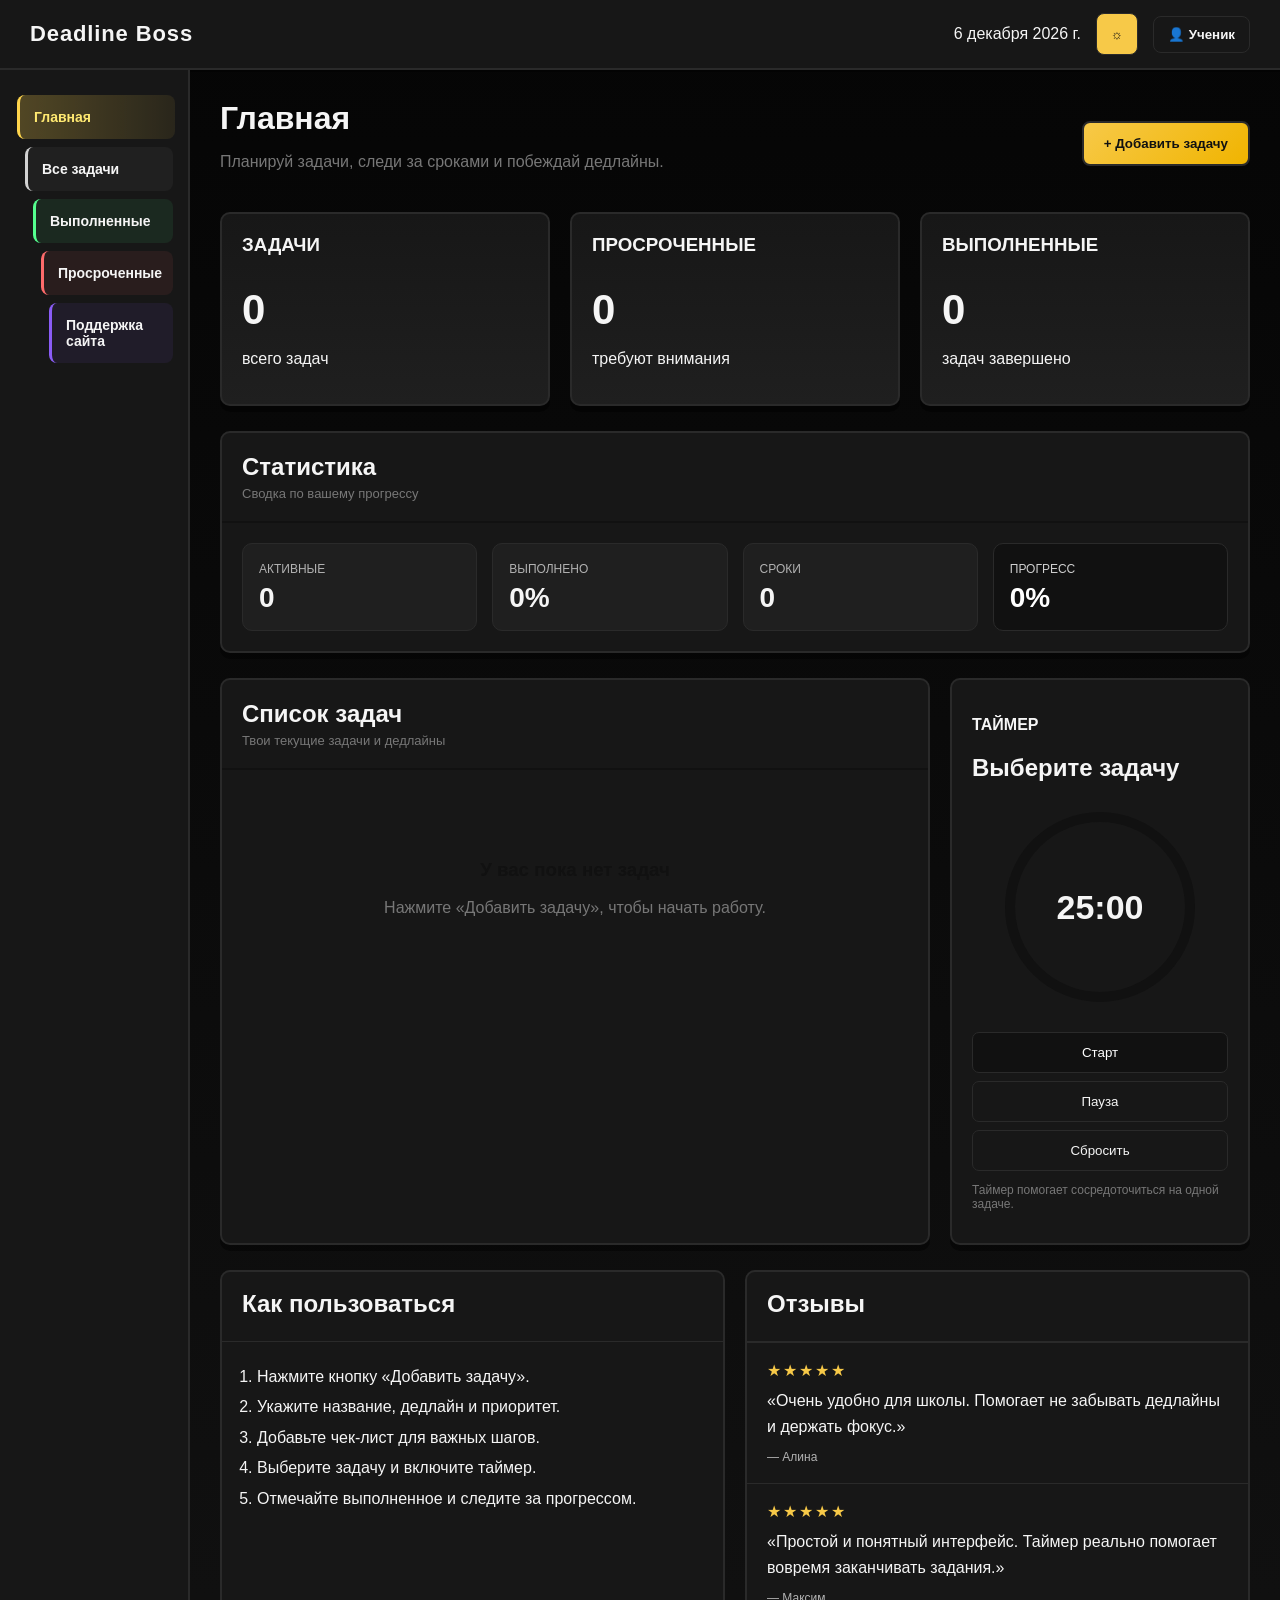
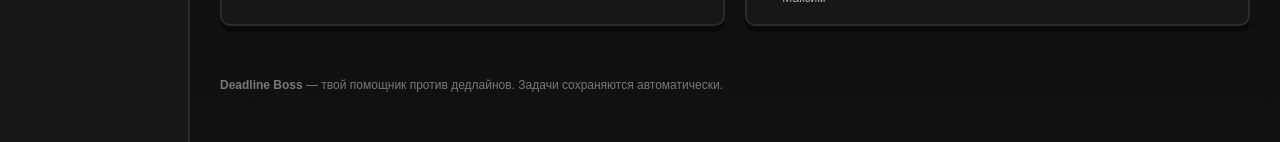
==== index.html @ 13288f78 "init" ====
<!DOCTYPE html>
<html lang="ru">
<head>
    <meta charset="UTF-8">
    <meta name="viewport" content="width=device-width, initial-scale=1.0">
    <title>Deadline Boss</title>
    <link rel="stylesheet" href="style.css">
</head>
<body>

<header>
    <div class="logo">
        Deadline Boss
    </div>
    <div class="header-right">
        <span id="date"></span>
        <button class="theme-toggle" id="themeToggle" onclick="toggleTheme()" aria-label="Переключить тему">
            ☼
        </button>
        <button class="header-btn" onclick="showProfile()">
            👤 Профиль
        </button>
    </div>
</header>

<div class="container">
    <!-- МЕНЮ -->
    <aside class="sidebar">
        <button class="active" onclick="showSection('all', this)">
            Главная
        </button>
        <button onclick="showSection('active', this)">
            Все задачи
        </button>
        <button onclick="showSection('completed', this)">
            Выполненные
        </button>
        <button onclick="showSection('overdue', this)">
            Просроченные
        </button>
        <button onclick="openSupportModal()">
            Поддержка сайта
        </button>
    </aside>

    <!-- КОНТЕНТ -->
    <main class="content">
        <div class="title-row">
            <div>
                <h1 id="pageTitle">Главная</h1>
                <p>
                    Планируй задачи, следи за сроками и побеждай дедлайны.
                </p>
            </div>
            <button class="add-btn" onclick="openModal()">
                + Добавить задачу
            </button>
        </div>

        <!-- СТАТИСТИКА -->
        <section class="cards">
            <div class="card" onclick="showSection('all')">
                <h3>ЗАДАЧИ</h3>
                <div class="card-number" id="total">0</div>
                <p>всего задач</p>
            </div>

            <div class="card" onclick="showSection('overdue')">
                <h3>ПРОСРОЧЕННЫЕ</h3>
                <div class="card-number" id="overdue">0</div>
                <p>требуют внимания</p>
            </div>

            <div class="card" onclick="showSection('completed')">
                <h3>ВЫПОЛНЕННЫЕ</h3>
                <div class="card-number" id="completed">0</div>
                <p>задач завершено</p>
            </div>
        </section>

        <section class="stats-panel">
            <div class="panel-title">
                <h2>Статистика</h2>
                <p>Сводка по вашему прогрессу</p>
            </div>
            <div class="stats-grid">
                <div class="stat-box">
                    <span>Активные</span>
                    <strong id="activeStat">0</strong>
                </div>
                <div class="stat-box">
                    <span>Выполнено</span>
                    <strong id="doneStat">0%</strong>
                </div>
                <div class="stat-box">
                    <span>Сроки</span>
                    <strong id="deadlineStat">0</strong>
                </div>
                <div class="stat-box accent">
                    <span>Прогресс</span>
                    <strong id="progressStat">0%</strong>
                </div>
            </div>
        </section>

        <!-- ЗАДАЧИ + ТАЙМЕР -->
        <section class="workspace">
            <div class="tasks">
                <div class="panel-title">
                    <h2>Список задач</h2>
                    <p>Твои текущие задачи и дедлайны</p>
                </div>
                <div id="taskList"></div>
            </div>

            <!-- ТАЙМЕР -->
            <div class="timer">
                <p><b>ТАЙМЕР</b></p>
                <h2 id="timerTask">
                    Выберите задачу
                </h2>
                <div class="timer-circle">
                    <span class="timer-time" id="timer">
                        25:00
                    </span>
                </div>

                <div class="timer-buttons">
                    <button class="start" onclick="startTimer()">
                        Старт
                    </button>
                    <button class="pause" onclick="pauseTimer()">
                        Пауза
                    </button>
                    <button class="reset" onclick="resetTimer()">
                        Сбросить
                    </button>
                </div>

                <p style="color:#777;font-size:12px;">
                    Таймер помогает сосредоточиться на одной задаче.
                </p>
            </div>
        </section>

        <section class="info-grid">
            <div class="info-card guide-card">
                <div class="panel-title compact">
                    <h2>Как пользоваться</h2>
                </div>
                <ol>
                    <li>Нажмите кнопку «Добавить задачу».</li>
                    <li>Укажите название, дедлайн и приоритет.</li>
                    <li>Добавьте чек-лист для важных шагов.</li>
                    <li>Выберите задачу и включите таймер.</li>
                    <li>Отмечайте выполненное и следите за прогрессом.</li>
                </ol>
            </div>

            <div class="info-card reviews-card">
                <div class="panel-title compact">
                    <h2>Отзывы</h2>
                </div>
                <div class="review-item">
                    <div class="review-stars">★★★★★</div>
                    <p>«Очень удобно для школы. Помогает не забывать дедлайны и держать фокус.»</p>
                    <span>— Алина</span>
                </div>
                <div class="review-item">
                    <div class="review-stars">★★★★★</div>
                    <p>«Простой и понятный интерфейс. Таймер реально помогает вовремя заканчивать задания.»</p>
                    <span>— Максим</span>
                </div>
            </div>
        </section>

        <footer>
            <b>Deadline Boss</b> — твой помощник против дедлайнов.
            Задачи сохраняются автоматически.
        </footer>
    </main>
</div>

<!-- МОДАЛЬНОЕ ОКНО -->
<div class="modal hidden" id="modal">
    <div class="modal-box">
        <button class="close" onclick="closeModal()">
            ×
        </button>

        <h2>Добавить задачу</h2>
        <p style="color:#777;">
            Заполни информацию о новой задаче.
        </p>

        <label>Название задачи *</label>
        <input id="taskTitle" placeholder="Например: сделать презентацию">

        <label>Описание</label>
        <textarea id="taskDescription" placeholder="Что нужно сделать?"></textarea>

        <label>Приоритет</label>
        <select id="taskPriority">
            <option value="high">Высокий</option>
            <option value="medium" selected>Средний</option>
            <option value="low">Низкий</option>
        </select>

        <label>Дедлайн *</label>
        <input type="datetime-local" id="taskDeadline">

        <div class="subtasks-block">
            <div class="subtasks-header">
                <label>Чек-лист</label>
                <button type="button" class="add-subtask-btn" onclick="addSubtaskInput()">
                    +
                </button>
            </div>
            <div id="subtaskList"></div>
        </div>

        <div class="error" id="error"></div>

        <div class="modal-buttons">
            <button class="cancel" onclick="closeModal()">
                Отмена
            </button>
            <button class="save" onclick="addTask()">
                Добавить
            </button>
        </div>
    </div>
</div>

<div class="modal hidden" id="profileModal">
    <div class="modal-box profile-box">
        <button class="close" onclick="closeProfileModal()">
            ×
        </button>

        <h2>Профиль</h2>
        <p style="color:#777;">
            Настройте данные пользователя.
        </p>

        <label>Имя</label>
        <input id="profileName" placeholder="Введите имя">

        <label>Email</label>
        <input id="profileEmail" type="email" placeholder="name@example.com">

        <label>Школа / класс</label>
        <input id="profileSchool" placeholder="Например: 10А">

        <div class="modal-buttons">
            <button class="cancel" onclick="closeProfileModal()">
                Отмена
            </button>
            <button class="save" onclick="saveProfile()">
                Сохранить
            </button>
        </div>
    </div>
</div>

<div class="modal hidden" id="supportModal">
    <div class="modal-box support-box">
        <button class="close" onclick="closeSupportModal()">
            ×
        </button>

        <h2>Поддержка сайта</h2>
        <p style="color:#777;">
            Напишите, что случилось, и мы поможем быстро.
        </p>

        <label>Ваше имя</label>
        <input id="supportName" placeholder="Введите имя">

        <label>Email для ответа</label>
        <input id="supportEmail" type="email" placeholder="name@example.com">

        <label>Тема</label>
        <select id="supportTopic">
            <option value="bug">Ошибка в работе</option>
            <option value="design">Дизайн / интерфейс</option>
            <option value="question">Вопрос по функционалу</option>
            <option value="other">Другое</option>
        </select>

        <label>Сообщение</label>
        <textarea id="supportMessage" placeholder="Опишите проблему или вопрос..."></textarea>

        <div class="error" id="supportError"></div>

        <div class="modal-buttons">
            <button class="cancel" onclick="closeSupportModal()">
                Отмена
            </button>
            <button class="save" onclick="sendSupportMessage()">
                Отправить
            </button>
        </div>
    </div>
</div>

<script src="script.js"></script>
</body>
</html>
---- style.css ----
* {
    box-sizing: border-box;
}

:root {
    --bg: #0d0d0d;
    --panel: #171717;
    --panel-alt: #1f1f1f;
    --primary: #111111;
    --primary-soft: #262626;
    --secondary: #f7c948;
    --secondary-strong: #f0b400;
    --text: #f5f5f5;
    --muted: #b2b2b2;
    --line: #2a2a2a;
    --danger: #ff6b6b;
    --shadow: rgba(0, 0, 0, 0.45);
}

body {
    margin: 0;
    font-family: Arial, sans-serif;
    background: linear-gradient(180deg, #050505 0%, #111111 100%);
    color: var(--text);
}

body.theme-light {
    --bg: #f4f4f4;
    --panel: #ffffff;
    --panel-alt: #f2f2f2;
    --primary: #111111;
    --primary-soft: #222222;
    --secondary: #d9d9d9;
    --secondary-strong: #b8b8b8;
    --text: #111111;
    --muted: #555555;
    --line: #111111;
    --danger: #1a1a1a;
    --shadow: rgba(17, 17, 17, 0.08);
    background: linear-gradient(180deg, #f7f7f7 0%, #ececec 100%);
}

/* HEADER */
header {
    height: 70px;
    background: var(--panel);
    border-bottom: 2px solid var(--line);
    display: flex;
    align-items: center;
    justify-content: space-between;
    padding: 0 30px;
    box-shadow: 0 2px 0 var(--shadow);
}

.logo {
    font-size: 22px;
    font-weight: bold;
    letter-spacing: 0.04em;
}

.header-right {
    display: flex;
    align-items: center;
    gap: 15px;
}

.header-btn,
.theme-toggle {
    border: 1px solid var(--line);
    background: var(--panel);
    color: var(--text);
    padding: 10px 14px;
    border-radius: 8px;
    cursor: pointer;
    font-weight: 700;
}

.theme-toggle {
    width: 42px;
    height: 42px;
    padding: 0;
    display: inline-flex;
    align-items: center;
    justify-content: center;
    background: var(--secondary);
    color: var(--primary);
    border-color: var(--line);
}

/* LAYOUT */
.container {
    display: grid;
    grid-template-columns: 190px 1fr;
    min-height: calc(100vh - 70px);
}

/* SIDEBAR */
.sidebar {
    background: var(--panel);
    border-right: 2px solid var(--line);
    padding: 25px 15px;
}

.sidebar button {
    width: 100%;
    border: none;
    background: transparent;
    color: var(--text);
    padding: 14px;
    margin-bottom: 8px;
    text-align: left;
    border-radius: 8px;
    cursor: pointer;
    font-size: 14px;
    font-weight: 600;
    border-left: 3px solid transparent;
    transition: all 0.2s ease;
    position: relative;
}

.sidebar button:nth-child(1) {
    background: rgba(247, 201, 73, 0.12);
    border-left-color: #f7c948;
    margin-left: 0;
}

.sidebar button:nth-child(2) {
    background: rgba(255, 255, 255, 0.04);
    border-left-color: #d2d2d2;
    margin-left: 10px;
    width: calc(100% - 10px);
}

.sidebar button:nth-child(3) {
    background: rgba(84, 255, 142, 0.08);
    border-left-color: #54ff8e;
    margin-left: 18px;
    width: calc(100% - 18px);
}

.sidebar button:nth-child(4) {
    background: rgba(255, 107, 107, 0.08);
    border-left-color: #ff6b6b;
    margin-left: 26px;
    width: calc(100% - 26px);
}

.sidebar button:nth-child(5) {
    background: rgba(138, 92, 246, 0.08);
    border-left-color: #8a5cf6;
    margin-left: 34px;
    width: calc(100% - 34px);
}

.sidebar button:hover,
.sidebar button.active {
    transform: translateX(2px);
    filter: brightness(1.06);
}

.sidebar button:nth-child(1):hover,
.sidebar button:nth-child(1).active {
    background: linear-gradient(90deg, rgba(247, 201, 73, 0.25), rgba(247, 201, 73, 0.08));
    color: #ffdc6b;
}

.sidebar button:nth-child(2):hover,
.sidebar button:nth-child(2).active {
    background: linear-gradient(90deg, rgba(255, 255, 255, 0.12), rgba(255, 255, 255, 0.04));
    color: #ffffff;
}

.sidebar button:nth-child(3):hover,
.sidebar button:nth-child(3).active {
    background: linear-gradient(90deg, rgba(84, 255, 142, 0.2), rgba(84, 255, 142, 0.05));
    color: #7dffaf;
}

.sidebar button:nth-child(4):hover,
.sidebar button:nth-child(4).active {
    background: linear-gradient(90deg, rgba(255, 107, 107, 0.2), rgba(255, 107, 107, 0.06));
    color: #ff9a9a;
}

.sidebar button:nth-child(5):hover,
.sidebar button:nth-child(5).active {
    background: linear-gradient(90deg, rgba(138, 92, 246, 0.2), rgba(138, 92, 246, 0.06));
    color: #b79cff;
}

/* CONTENT */
.content {
    padding: 30px;
}

.title-row {
    display: flex;
    justify-content: space-between;
    align-items: center;
    margin-bottom: 25px;
}

.title-row h1 {
    margin: 0;
    font-size: 32px;
}

.title-row p {
    color: #777;
}

.add-btn {
    background: linear-gradient(135deg, var(--secondary) 0%, var(--secondary-strong) 100%);
    color: var(--primary);
    border: 2px solid var(--line);
    padding: 13px 20px;
    border-radius: 8px;
    cursor: pointer;
    font-weight: bold;
    box-shadow: 0 4px 0 rgba(0,0,0,0.15);
}

.add-btn:hover {
    filter: brightness(0.98);
}

/* CARDS */
.cards {
    display: grid;
    grid-template-columns: repeat(3, 1fr);
    gap: 20px;
    margin-bottom: 25px;
}

.card {
    background: linear-gradient(180deg, var(--panel) 0%, var(--panel-alt) 100%);
    border: 2px solid var(--line);
    padding: 20px;
    min-height: 150px;
    border-radius: 10px;
    cursor: pointer;
    box-shadow: 0 6px 0 var(--shadow);
}

.card:hover {
    transform: translateY(-2px);
}

.card h3 {
    margin: 0 0 30px;
}

.card-number {
    font-size: 42px;
    font-weight: bold;
}

.stats-panel {
    background: var(--panel);
    border: 2px solid var(--line);
    margin-bottom: 25px;
    border-radius: 10px;
    box-shadow: 0 6px 0 var(--shadow);
}

.stats-grid {
    display: grid;
    grid-template-columns: repeat(4, 1fr);
    gap: 15px;
    padding: 20px;
}

.stat-box {
    background: var(--panel-alt);
    border: 1px solid var(--line);
    border-radius: 10px;
    padding: 18px 16px;
    display: flex;
    flex-direction: column;
    gap: 8px;
}

.stat-box span {
    color: var(--muted);
    font-size: 12px;
    text-transform: uppercase;
}

.stat-box strong {
    font-size: 28px;
    line-height: 1;
}

.stat-box.accent {
    background: var(--primary);
    color: #fff;
    border-color: var(--line);
}

.stat-box.accent span {
    color: rgba(255,255,255,0.8);
}

/* WORKSPACE */
.workspace {
    display: grid;
    grid-template-columns: 1fr 300px;
    gap: 20px;
}

.tasks,
.timer {
    background: var(--panel);
    border: 2px solid var(--line);
    border-radius: 10px;
    box-shadow: 0 6px 0 var(--shadow);
}

/* PANEL */
.panel-title {
    padding: 20px;
    border-bottom: 2px solid #111;
}

.panel-title.compact {
    padding: 18px 20px;
    border-bottom: 1px solid var(--line);
}

.panel-title h2 {
    margin: 0 0 5px;
}

.panel-title p {
    margin: 0;
    color: #777;
    font-size: 13px;
}

.info-grid {
    display: grid;
    grid-template-columns: 1fr 1fr;
    gap: 20px;
    margin-top: 25px;
}

.info-card {
    background: var(--panel);
    border: 2px solid var(--line);
    border-radius: 10px;
    box-shadow: 0 6px 0 var(--shadow);
    overflow: hidden;
}

.guide-card ol {
    margin: 0;
    padding: 20px 20px 20px 35px;
    color: var(--text);
    line-height: 1.9;
}

.reviews-card {
    display: flex;
    flex-direction: column;
}

.review-item {
    padding: 18px 20px;
    border-top: 1px solid var(--line);
}

.review-item:first-of-type {
    border-top: none;
}

.review-stars {
    color: var(--secondary);
    letter-spacing: 2px;
    font-size: 16px;
    margin-bottom: 8px;
}

.review-item p {
    margin: 0 0 8px;
    color: var(--text);
    line-height: 1.6;
}

.review-item span {
    color: var(--muted);
    font-size: 12px;
}

/* TASK */
.task {
    display: grid;
    grid-template-columns: 35px 1fr 110px 100px 30px;
    gap: 10px;
    align-items: start;
    padding: 16px;
    border-bottom: 1px solid #ddd;
}

.task:hover {
    background: #fafafa;
}

.task.overdue {
    background: #fff4d6;
    border-left: 5px solid var(--danger);
}

.task.completed {
    opacity: 0.9;
    background: linear-gradient(90deg, rgba(84, 255, 142, 0.12), rgba(255, 255, 255, 0.02));
    border-left: 5px solid #54ff8e;
    border-radius: 10px;
    margin: 8px 8px 0 8px;
    box-shadow: inset 0 0 0 1px rgba(84, 255, 142, 0.18);
}

.task.completed .task-name {
    text-decoration: line-through;
    color: #bfecc6;
}

.task.completed .task-description {
    color: #9bbda5;
}

.task.completed .deadline,
.task.completed .priority {
    opacity: 0.75;
}

.task-info {
    min-width: 0;
}

.task-name {
    font-weight: bold;
}

.task-description {
    color: #777;
    font-size: 12px;
    margin-top: 4px;
}

.task-progress-block {
    margin-top: 10px;
}

.task-progress-bar {
    width: 100%;
    height: 8px;
    background: #f1f1f1;
    border-radius: 999px;
    overflow: hidden;
    border: 1px solid #ddd;
}

.task-progress-bar span {
    display: block;
    height: 100%;
    border-radius: inherit;
    background: linear-gradient(90deg, var(--secondary) 0%, var(--secondary-strong) 100%);
}

.task-progress-block small {
    display: block;
    margin-top: 6px;
    color: #666;
    font-size: 11px;
}

.subtask-list {
    display: flex;
    flex-direction: column;
    gap: 6px;
    margin-top: 10px;
}

.subtask-item {
    display: flex;
    align-items: center;
    gap: 8px;
    font-size: 12px;
    color: #333;
}

.subtask-item input {
    accent-color: #111;
}

.subtask-item.done span {
    text-decoration: line-through;
    color: #777;
}

.deadline {
    font-size: 12px;
}

.priority {
    border: 1px solid #999;
    border-radius: 20px;
    padding: 6px;
    text-align: center;
    font-size: 11px;
}

.priority.high {
    font-weight: bold;
}

.priority.medium {
    background: #eee;
}

.priority.low {
    color: #777;
}

.delete {
    border: none;
    background: transparent;
    font-size: 20px;
    cursor: pointer;
}

/* EMPTY */
.empty {
    text-align: center;
    padding: 70px 20px;
    color: #777;
}

.empty h3 {
    color: #111;
}

/* TIMER */
.timer {
    padding: 20px;
    height: fit-content;
}

.timer h2 {
    margin-top: 20px;
}

.timer-circle {
    width: 190px;
    height: 190px;
    border: 10px solid #111;
    border-radius: 50%;
    display: flex;
    align-items: center;
    justify-content: center;
    margin: 30px auto;
}

.timer-time {
    font-size: 34px;
    font-weight: bold;
}

.timer-buttons {
    display: grid;
    gap: 8px;
}

.timer-buttons button {
    padding: 12px;
    border-radius: 7px;
    cursor: pointer;
    transition: all 0.2s ease;
}

.timer-buttons button:disabled {
    opacity: 0.45;
    cursor: not-allowed;
}

.start {
    background: var(--primary);
    color: white;
    border: 1px solid var(--line);
}

.pause,
.reset {
    background: var(--panel);
    border: 1px solid var(--line);
    color: var(--text);
}

.start.is-active,
.pause.is-active {
    box-shadow: inset 0 0 0 2px var(--secondary);
    transform: translateY(-1px);
}

/* MODAL */
.modal {
    position: fixed;
    inset: 0;
    background: rgba(0,0,0,0.5);
    display: flex;
    justify-content: center;
    align-items: center;
    padding: 20px;
}

.modal.hidden {
    display: none;
}

.modal-box {
    background: var(--panel);
    width: 500px;
    max-width: 100%;
    padding: 30px;
    border: 2px solid var(--line);
    position: relative;
    border-radius: 12px;
    box-shadow: 0 10px 25px rgba(0,0,0,0.35);
}

.profile-box {
    width: 420px;
}

.support-box {
    width: 460px;
}

.close {
    position: absolute;
    right: 15px;
    top: 10px;
    border: none;
    background: transparent;
    font-size: 28px;
    cursor: pointer;
}

.modal-box label {
    display: block;
    margin-top: 15px;
    margin-bottom: 5px;
    font-weight: bold;
    font-size: 13px;
}

.modal-box input,
.modal-box textarea,
.modal-box select {
    width: 100%;
    padding: 11px;
    border: 1px solid #999;
    border-radius: 6px;
}

.modal-box textarea {
    min-height: 80px;
    resize: vertical;
}

.subtasks-block {
    margin-top: 15px;
}

.subtasks-header {
    display: flex;
    align-items: center;
    justify-content: space-between;
    gap: 10px;
    margin-bottom: 8px;
}

.subtasks-header label {
    margin: 0;
}

.add-subtask-btn {
    width: 32px;
    height: 32px;
    border: 1px solid #111;
    background: #111;
    color: white;
    border-radius: 50%;
    font-size: 22px;
    line-height: 1;
    cursor: pointer;
}

.subtask-row + .subtask-row {
    margin-top: 8px;
}

.subtask-input {
    margin: 0;
}

.error {
    color: #c62828;
    font-size: 13px;
    min-height: 18px;
}

.modal-buttons {
    display: flex;
    justify-content: flex-end;
    gap: 10px;
    margin-top: 20px;
}

.modal-buttons button {
    padding: 11px 18px;
    border-radius: 7px;
    cursor: pointer;
}

.cancel {
    background: white;
    border: 1px solid #999;
}

.save {
    background: linear-gradient(135deg, var(--secondary) 0%, var(--secondary-strong) 100%);
    color: var(--primary);
    border: 1px solid var(--line);
    font-weight: bold;
}

/* FOOTER */
footer {
    border-top: 2px solid #111;
    margin-top: 30px;
    padding: 20px 0;
    color: #777;
    font-size: 12px;
}

/* MOBILE */
@media(max-width: 900px) {
    .container {
        grid-template-columns: 1fr;
    }

    .sidebar {
        border-right: none;
        border-bottom: 2px solid #111;
        display: flex;
        gap: 5px;
        overflow-x: auto;
    }

    .sidebar button {
        min-width: 130px;
    }

    .cards {
        grid-template-columns: 1fr;
    }

    .workspace {
        grid-template-columns: 1fr;
    }
}

@media(max-width: 600px) {
    .content {
        padding: 15px;
    }

    .title-row {
        flex-direction: column;
        align-items: flex-start;
        gap: 15px;
    }

    .task {
        grid-template-columns: 30px 1fr 30px;
    }

    .deadline,
    .priority {
        display: none;
    }
}
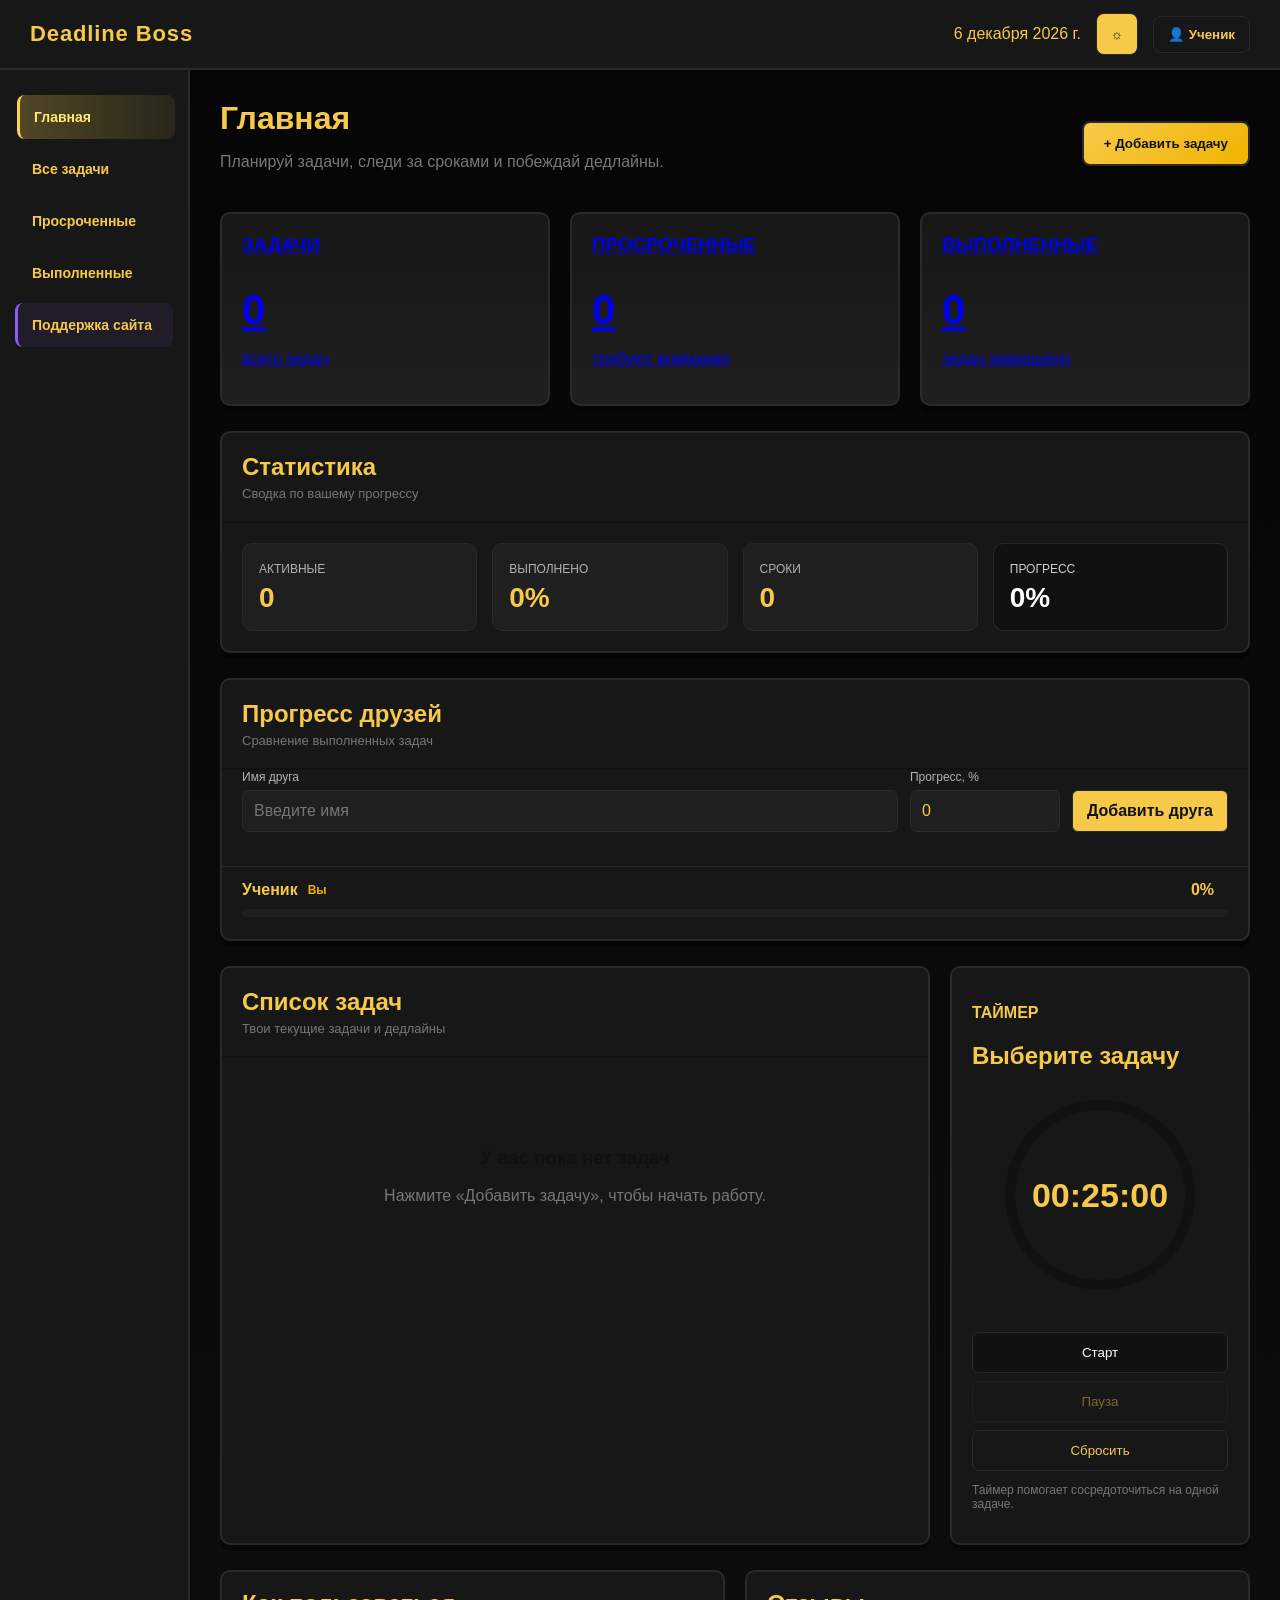
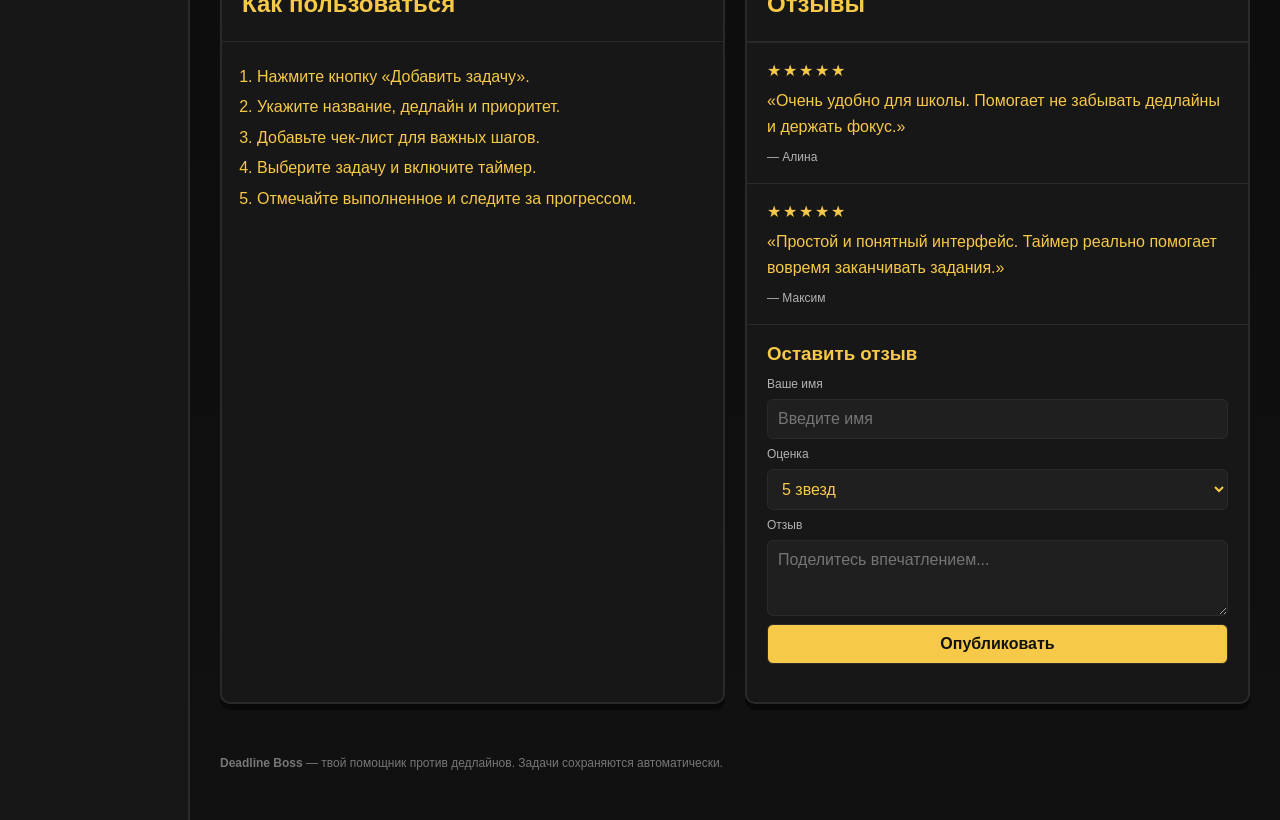
==== commit 9f0e37d1: "commit" ====
--- a/index.html
+++ b/index.html
@@ -29,18 +29,12 @@
         <button class="active" onclick="showSection('all', this)">
             Главная
         </button>
-        <button onclick="showSection('active', this)">
-            Все задачи
-        </button>
-        <button onclick="showSection('completed', this)">
-            Выполненные
-        </button>
-        <button onclick="showSection('overdue', this)">
-            Просроченные
-        </button>
-        <button onclick="openSupportModal()">
+        <a class="page-nav-link" href="tasks.html">Все задачи</a>
+        <a class="page-nav-link" href="overdue.html">Просроченные</a>
+        <a class="page-nav-link" href="completed.html">Выполненные</a>
+        <a class="page-nav-link support-link" href="support.html">
             Поддержка сайта
-        </button>
+        </a>
     </aside>
 
     <!-- КОНТЕНТ -->
@@ -59,23 +53,23 @@
 
         <!-- СТАТИСТИКА -->
         <section class="cards">
-            <div class="card" onclick="showSection('all')">
+            <a class="card" href="tasks.html">
                 <h3>ЗАДАЧИ</h3>
                 <div class="card-number" id="total">0</div>
                 <p>всего задач</p>
-            </div>
-
-            <div class="card" onclick="showSection('overdue')">
+            </a>
+
+            <a class="card" href="overdue.html">
                 <h3>ПРОСРОЧЕННЫЕ</h3>
                 <div class="card-number" id="overdue">0</div>
                 <p>требуют внимания</p>
-            </div>
-
-            <div class="card" onclick="showSection('completed')">
+            </a>
+
+            <a class="card" href="completed.html">
                 <h3>ВЫПОЛНЕННЫЕ</h3>
                 <div class="card-number" id="completed">0</div>
                 <p>задач завершено</p>
-            </div>
+            </a>
         </section>
 
         <section class="stats-panel">
@@ -101,6 +95,26 @@
                     <strong id="progressStat">0%</strong>
                 </div>
             </div>
+        </section>
+
+        <section class="stats-panel friends-panel">
+            <div class="panel-title">
+                <h2>Прогресс друзей</h2>
+                <p>Сравнение выполненных задач</p>
+            </div>
+            <form class="friend-form" id="friendForm">
+                <div>
+                    <label for="friendName">Имя друга</label>
+                    <input id="friendName" name="name" type="text" maxlength="40" placeholder="Введите имя" required>
+                </div>
+                <div>
+                    <label for="friendProgress">Прогресс, %</label>
+                    <input id="friendProgress" name="progress" type="number" min="0" max="100" value="0" required>
+                </div>
+                <button class="friend-add-button" type="submit">Добавить друга</button>
+            </form>
+            <p class="friend-status" id="friendStatus" role="status" aria-live="polite"></p>
+            <div class="friend-comparison" id="friendComparison" aria-live="polite"></div>
         </section>
 
         <!-- ЗАДАЧИ + ТАЙМЕР -->
@@ -119,10 +133,24 @@
                 <h2 id="timerTask">
                     Выберите задачу
                 </h2>
-                <div class="timer-circle">
+                <button
+                    type="button"
+                    class="timer-circle"
+                    onclick="openTimerSettings()"
+                    aria-label="Открыть настройки длительности таймера"
+                    title="Нажмите, чтобы выбрать время"
+                >
                     <span class="timer-time" id="timer">
                         25:00
                     </span>
+                </button>
+
+                <div class="timer-settings" id="timerSettings">
+                    <label for="timerDuration">Введите время в минутах</label>
+                    <div class="timer-settings-row">
+                        <input id="timerDuration" type="number" min="1" max="240" value="25" inputmode="numeric" aria-label="Количество минут">
+                        <button type="button" onclick="applyTimerDuration()">Применить</button>
+                    </div>
                 </div>
 
                 <div class="timer-buttons">
@@ -171,6 +199,24 @@
                     <p>«Простой и понятный интерфейс. Таймер реально помогает вовремя заканчивать задания.»</p>
                     <span>— Максим</span>
                 </div>
+                <div id="userReviews" aria-live="polite"></div>
+                <form class="review-form" id="reviewForm">
+                    <h3>Оставить отзыв</h3>
+                    <label for="reviewName">Ваше имя</label>
+                    <input id="reviewName" name="name" type="text" maxlength="40" placeholder="Введите имя" required>
+                    <label for="reviewRating">Оценка</label>
+                    <select id="reviewRating" name="rating">
+                        <option value="5">5 звезд</option>
+                        <option value="4">4 звезды</option>
+                        <option value="3">3 звезды</option>
+                        <option value="2">2 звезды</option>
+                        <option value="1">1 звезда</option>
+                    </select>
+                    <label for="reviewMessage">Отзыв</label>
+                    <textarea id="reviewMessage" name="message" maxlength="300" rows="3" placeholder="Поделитесь впечатлением..." required></textarea>
+                    <button class="review-submit" type="submit">Опубликовать</button>
+                    <p class="review-status" id="reviewStatus" role="status" aria-live="polite"></p>
+                </form>
             </div>
         </section>
 
--- a/style.css
+++ b/style.css
@@ -10,7 +10,7 @@
     --primary-soft: #262626;
     --secondary: #f7c948;
     --secondary-strong: #f0b400;
-    --text: #f5f5f5;
+    --text: #f7c948;
     --muted: #b2b2b2;
     --line: #2a2a2a;
     --danger: #ff6b6b;
@@ -132,15 +132,15 @@
 }
 
 .sidebar button:nth-child(3) {
+    background: rgba(255, 107, 107, 0.08);
+    border-left-color: #ff6b6b;
+    margin-left: 18px;
+    width: calc(100% - 18px);
+}
+
+.sidebar button:nth-child(4) {
     background: rgba(84, 255, 142, 0.08);
     border-left-color: #54ff8e;
-    margin-left: 18px;
-    width: calc(100% - 18px);
-}
-
-.sidebar button:nth-child(4) {
-    background: rgba(255, 107, 107, 0.08);
-    border-left-color: #ff6b6b;
     margin-left: 26px;
     width: calc(100% - 26px);
 }
@@ -172,19 +172,31 @@
 
 .sidebar button:nth-child(3):hover,
 .sidebar button:nth-child(3).active {
+    background: linear-gradient(90deg, rgba(255, 107, 107, 0.2), rgba(255, 107, 107, 0.06));
+    color: #ff9a9a;
+}
+
+.sidebar button:nth-child(4):hover,
+.sidebar button:nth-child(4).active {
     background: linear-gradient(90deg, rgba(84, 255, 142, 0.2), rgba(84, 255, 142, 0.05));
     color: #7dffaf;
-}
-
-.sidebar button:nth-child(4):hover,
-.sidebar button:nth-child(4).active {
-    background: linear-gradient(90deg, rgba(255, 107, 107, 0.2), rgba(255, 107, 107, 0.06));
-    color: #ff9a9a;
 }
 
 .sidebar button:nth-child(5):hover,
 .sidebar button:nth-child(5).active {
     background: linear-gradient(90deg, rgba(138, 92, 246, 0.2), rgba(138, 92, 246, 0.06));
+    color: #b79cff;
+}
+
+.sidebar .support-link {
+    margin: 8px 0 0;
+    border-left-color: #8a5cf6;
+    background: rgba(138, 92, 246, 0.08);
+}
+
+.sidebar .support-link:hover {
+    transform: translateX(2px);
+    filter: brightness(1.06);
     color: #b79cff;
 }
 
@@ -286,6 +298,121 @@
     text-transform: uppercase;
 }
 
+.friends-panel {
+    padding-bottom: 8px;
+}
+
+.friend-form {
+    display: grid;
+    grid-template-columns: minmax(0, 1fr) 150px auto;
+    align-items: end;
+    gap: 12px;
+    padding: 0 20px 14px;
+}
+
+.friend-form div {
+    display: grid;
+    gap: 6px;
+}
+
+.friend-form label {
+    color: var(--muted);
+    font-size: 12px;
+}
+
+.friend-form input {
+    width: 100%;
+    min-height: 42px;
+    padding: 9px 11px;
+    border: 1px solid var(--line);
+    border-radius: 6px;
+    background: var(--panel-alt);
+    color: var(--text);
+    font: inherit;
+}
+
+.friend-add-button {
+    min-height: 42px;
+    padding: 9px 14px;
+    border: 1px solid var(--line);
+    border-radius: 6px;
+    background: var(--secondary);
+    color: var(--primary);
+    font: inherit;
+    font-weight: bold;
+    cursor: pointer;
+}
+
+.friend-add-button:hover {
+    filter: brightness(0.95);
+}
+
+.friend-status {
+    min-height: 1em;
+    margin: 0 20px 8px;
+    color: var(--muted);
+    font-size: 12px;
+}
+
+.friend-comparison {
+    display: grid;
+}
+
+.comparison-row {
+    display: grid;
+    grid-template-columns: minmax(0, 1fr) auto auto;
+    align-items: center;
+    gap: 10px 14px;
+    padding: 14px 20px;
+    border-top: 1px solid var(--line);
+}
+
+.comparison-person {
+    display: flex;
+    align-items: center;
+    gap: 10px;
+    min-width: 0;
+    font-weight: bold;
+}
+
+.comparison-person span {
+    overflow: hidden;
+    text-overflow: ellipsis;
+    white-space: nowrap;
+}
+
+.comparison-you {
+    color: var(--secondary-strong);
+    font-size: 12px;
+}
+
+.comparison-value {
+    font-variant-numeric: tabular-nums;
+}
+
+.comparison-bar {
+    grid-column: 1 / -1;
+    height: 8px;
+    overflow: hidden;
+    border-radius: 999px;
+    background: var(--panel-alt);
+}
+
+.comparison-bar span {
+    display: block;
+    height: 100%;
+    border-radius: inherit;
+    background: linear-gradient(90deg, var(--secondary), var(--secondary-strong));
+}
+
+.comparison-remove {
+    border: 0;
+    background: transparent;
+    color: var(--muted);
+    font-size: 18px;
+    cursor: pointer;
+}
+
 .stat-box strong {
     font-size: 28px;
     line-height: 1;
@@ -391,10 +518,64 @@
     font-size: 12px;
 }
 
+.review-form {
+    display: grid;
+    gap: 8px;
+    padding: 18px 20px;
+    border-top: 1px solid var(--line);
+}
+
+.review-form h3 {
+    margin: 0 0 4px;
+}
+
+.review-form label {
+    color: var(--muted);
+    font-size: 12px;
+}
+
+.review-form input,
+.review-form select,
+.review-form textarea {
+    width: 100%;
+    padding: 10px;
+    border: 1px solid var(--line);
+    border-radius: 6px;
+    background: var(--panel-alt);
+    color: var(--text);
+    font: inherit;
+}
+
+.review-form textarea {
+    resize: vertical;
+}
+
+.review-submit {
+    padding: 10px 14px;
+    border: 1px solid var(--line);
+    border-radius: 6px;
+    background: var(--secondary);
+    color: var(--primary);
+    font: inherit;
+    font-weight: bold;
+    cursor: pointer;
+}
+
+.review-submit:hover {
+    filter: brightness(0.95);
+}
+
+.review-status {
+    min-height: 1em;
+    margin: 0;
+    color: var(--muted);
+    font-size: 12px;
+}
+
 /* TASK */
 .task {
     display: grid;
-    grid-template-columns: 35px 1fr 110px 100px 30px;
+    grid-template-columns: 150px minmax(0, 1fr) 110px 100px 30px;
     gap: 10px;
     align-items: start;
     padding: 16px;
@@ -402,7 +583,7 @@
 }
 
 .task:hover {
-    background: #fafafa;
+    background: var(--panel-alt);
 }
 
 .task.overdue {
@@ -433,6 +614,54 @@
     opacity: 0.75;
 }
 
+.confirm-button {
+    width: 100%;
+    min-height: 34px;
+    padding: 7px 8px;
+    border: 1px solid var(--secondary);
+    border-radius: 8px;
+    background: var(--secondary);
+    color: #fff;
+    font-size: 11px;
+    white-space: nowrap;
+    cursor: pointer;
+}
+
+.confirm-button:hover:not(:disabled) {
+    background: var(--secondary-strong);
+}
+
+.confirm-button:disabled {
+    border-color: #54ff8e;
+    background: rgba(84, 255, 142, 0.15);
+    color: #bfecc6;
+    cursor: default;
+}
+
+.confirmation-modal-box {
+    width: 460px;
+}
+
+.confirmation-task-title {
+    margin-top: 18px;
+    color: var(--text);
+    font-weight: bold;
+}
+
+.confirmation-modal-box p {
+    color: var(--muted);
+    line-height: 1.5;
+}
+
+.reminder-modal-box {
+    width: 480px;
+}
+
+.reminder-modal-box p {
+    color: var(--muted);
+    line-height: 1.5;
+}
+
 .task-info {
     min-width: 0;
 }
@@ -470,7 +699,7 @@
 .task-progress-block small {
     display: block;
     margin-top: 6px;
-    color: #666;
+    color: var(--text);
     font-size: 11px;
 }
 
@@ -515,7 +744,7 @@
 }
 
 .priority.medium {
-    background: #eee;
+    background: var(--panel-alt);
 }
 
 .priority.low {
@@ -559,6 +788,17 @@
     align-items: center;
     justify-content: center;
     margin: 30px auto;
+    background: transparent;
+    color: var(--text);
+    cursor: pointer;
+    transition: transform 0.2s ease, box-shadow 0.2s ease;
+}
+
+.timer-circle:hover,
+.timer-circle:focus-visible {
+    transform: scale(1.03);
+    box-shadow: 0 0 0 3px var(--secondary);
+    outline: none;
 }
 
 .timer-time {
@@ -566,9 +806,64 @@
     font-weight: bold;
 }
 
+.timer-settings {
+    margin-top: 18px;
+    max-height: 0;
+    overflow: hidden;
+    opacity: 0;
+    transition: max-height 0.35s ease, opacity 0.25s ease, margin 0.35s ease;
+}
+
+.timer-settings.is-open {
+    max-height: 150px;
+    margin-top: 18px;
+    opacity: 1;
+}
+
+.timer-settings label {
+    display: block;
+    margin-bottom: 6px;
+    color: var(--muted);
+    font-size: 11px;
+    font-weight: 700;
+    text-transform: uppercase;
+}
+
+.timer-settings input:focus,
+.timer-settings select:focus {
+    outline: 2px solid var(--secondary);
+    outline-offset: 2px;
+}
+
+.timer-settings-row {
+    display: grid;
+    grid-template-columns: 1fr auto;
+    gap: 7px;
+}
+
+.timer-settings input {
+    width: 100%;
+    padding: 9px;
+    border: 1px solid var(--line);
+    border-radius: 6px;
+    background: var(--panel-alt);
+    color: var(--text);
+}
+
+.timer-settings button {
+    padding: 9px 12px;
+    border: 1px solid var(--line);
+    border-radius: 6px;
+    background: var(--secondary);
+    color: var(--primary);
+    cursor: pointer;
+    font-weight: 700;
+}
+
 .timer-buttons {
     display: grid;
     gap: 8px;
+    margin-top: 12px;
 }
 
 .timer-buttons button {
@@ -735,6 +1030,625 @@
     font-weight: bold;
 }
 
+.attachment-row {
+    margin-top: 12px;
+    padding-top: 12px;
+    border-top: 1px dashed var(--line);
+}
+
+.attachment-title {
+    display: flex;
+    align-items: center;
+    justify-content: space-between;
+    margin-bottom: 8px;
+    font-size: 12px;
+}
+
+.attachment-title span {
+    color: var(--muted);
+}
+
+.attachment-input {
+    display: none;
+}
+
+.attachment-button {
+    margin-top: 7px;
+    padding: 7px 10px;
+    border: 1px solid var(--line);
+    border-radius: 6px;
+    background: var(--panel-alt);
+    color: var(--text);
+    cursor: pointer;
+    font-size: 11px;
+    font-weight: 700;
+}
+
+.attached-file {
+    display: grid;
+    grid-template-columns: minmax(0, 1fr) auto 24px;
+    align-items: center;
+    gap: 8px;
+    margin-top: 8px;
+    padding: 8px 9px;
+    border-radius: 6px;
+    background: var(--panel-alt);
+}
+
+.attached-file span {
+    overflow: hidden;
+    color: var(--text);
+    font-size: 11px;
+    text-overflow: ellipsis;
+    white-space: nowrap;
+}
+
+.attached-file small {
+    color: var(--muted);
+    font-size: 10px;
+}
+
+.attached-file button {
+    width: 22px;
+    height: 22px;
+    border: none;
+    border-radius: 50%;
+    background: rgba(255, 107, 107, 0.12);
+    color: var(--danger);
+    cursor: pointer;
+}
+
+/* SEPARATE TASK PAGES */
+.page-nav-link {
+    display: block;
+    width: 100%;
+    color: var(--text);
+    padding: 14px;
+    margin-bottom: 8px;
+    text-align: left;
+    text-decoration: none;
+    border-radius: 8px;
+    border-left: 3px solid transparent;
+    background: transparent;
+    font-size: 14px;
+    font-weight: 600;
+    transition: all 0.2s ease;
+}
+
+.page-nav-link:hover,
+.page-nav-link.active {
+    transform: translateX(2px);
+    filter: brightness(1.06);
+}
+
+.section-page {
+    min-height: 100vh;
+    background: var(--bg);
+}
+
+.section-header {
+    height: 76px;
+    display: flex;
+    align-items: center;
+    justify-content: space-between;
+    padding: 0 5vw;
+    border-bottom: 2px solid var(--line);
+    background: var(--panel);
+}
+
+.section-brand {
+    color: var(--text);
+    font-size: 21px;
+    font-weight: 800;
+    text-decoration: none;
+}
+
+.section-header-actions {
+    display: flex;
+    align-items: center;
+    gap: 12px;
+    color: var(--muted);
+    font-size: 13px;
+}
+
+.section-shell {
+    display: grid;
+    grid-template-columns: 220px minmax(0, 1fr);
+    min-height: calc(100vh - 76px);
+}
+
+.section-sidebar {
+    padding: 24px 16px;
+    border-right: 2px solid var(--line);
+    background: var(--panel);
+}
+
+.section-sidebar a {
+    display: block;
+    color: var(--muted);
+    padding: 13px 14px;
+    margin-bottom: 7px;
+    border-radius: 8px;
+    text-decoration: none;
+    font-weight: 600;
+}
+
+.section-sidebar a:hover,
+.section-sidebar a.active {
+    color: var(--text);
+    background: rgba(138, 92, 246, 0.12);
+}
+
+.section-content {
+    width: min(1100px, 100%);
+    padding: 48px 5vw;
+}
+
+.section-hero {
+    display: flex;
+    align-items: flex-end;
+    justify-content: space-between;
+    gap: 20px;
+    margin-bottom: 30px;
+}
+
+.section-kicker {
+    color: #b79cff;
+    font-size: 12px;
+    font-weight: 800;
+    letter-spacing: 0.08em;
+    text-transform: uppercase;
+}
+
+.section-hero h1 {
+    margin: 8px 0 8px;
+    font-size: clamp(34px, 5vw, 54px);
+}
+
+.section-hero p {
+    margin: 0;
+    color: var(--muted);
+}
+
+.section-action,
+.urgent-badge,
+.completed-badge {
+    flex: 0 0 auto;
+    padding: 12px 17px;
+    border-radius: 9px;
+    font-weight: 800;
+}
+
+.section-action {
+    color: var(--primary);
+    background: var(--secondary);
+    text-decoration: none;
+}
+
+.urgent-badge {
+    color: #ff9a9a;
+    background: rgba(255, 107, 107, 0.12);
+    border: 1px solid rgba(255, 107, 107, 0.32);
+}
+
+.completed-badge {
+    color: #7dffaf;
+    background: rgba(84, 255, 142, 0.1);
+    border: 1px solid rgba(84, 255, 142, 0.25);
+}
+
+.section-stat-row {
+    display: grid;
+    grid-template-columns: repeat(3, 1fr);
+    gap: 16px;
+    margin-bottom: 24px;
+}
+
+.section-stat {
+    display: flex;
+    flex-direction: column;
+    gap: 7px;
+    padding: 20px;
+    border: 2px solid var(--line);
+    border-radius: 12px;
+    background: var(--panel);
+    box-shadow: 0 6px 0 var(--shadow);
+}
+
+.section-stat span {
+    color: var(--muted);
+    font-size: 12px;
+    text-transform: uppercase;
+}
+
+.section-stat strong {
+    color: var(--text);
+    font-size: 30px;
+}
+
+.section-list-panel {
+    overflow: hidden;
+    border: 2px solid var(--line);
+    border-radius: 13px;
+    background: var(--panel);
+    box-shadow: 0 6px 0 var(--shadow);
+}
+
+.section-list-heading {
+    display: flex;
+    align-items: center;
+    justify-content: space-between;
+    gap: 15px;
+    padding: 19px 22px;
+    border-bottom: 2px solid var(--line);
+}
+
+.section-list-heading h2 {
+    margin: 0;
+}
+
+.section-list-heading span {
+    color: var(--muted);
+    font-size: 12px;
+}
+
+.section-overdue .section-list-panel {
+    border-color: rgba(255, 107, 107, 0.45);
+}
+
+.section-completed .section-list-panel {
+    border-color: rgba(84, 255, 142, 0.35);
+}
+
+.section-overdue .section-hero h1 {
+    color: #ff9a9a;
+}
+
+.section-completed .section-hero h1 {
+    color: #7dffaf;
+}
+
+.section-page .task {
+    background: var(--panel);
+}
+
+.section-page .task:hover {
+    background: var(--panel-alt);
+}
+
+.section-page .empty {
+    padding: 60px 22px;
+    color: var(--muted);
+    text-align: center;
+}
+
+@media (max-width: 800px) {
+    .section-shell {
+        grid-template-columns: 1fr;
+    }
+
+    .section-sidebar {
+        display: flex;
+        overflow-x: auto;
+        border-right: none;
+        border-bottom: 2px solid var(--line);
+    }
+
+    .section-sidebar a {
+        flex: 0 0 auto;
+        min-width: 140px;
+        margin: 0 4px 0 0;
+    }
+
+    .section-content {
+        padding: 34px 20px;
+    }
+}
+
+@media (max-width: 600px) {
+    .section-header {
+        padding: 0 18px;
+    }
+
+    .section-header-actions > span,
+    .section-header-actions .header-btn {
+        display: none;
+    }
+
+    .section-hero {
+        align-items: flex-start;
+        flex-direction: column;
+    }
+
+    .section-stat-row {
+        grid-template-columns: 1fr;
+    }
+
+    .section-list-heading {
+        align-items: flex-start;
+        flex-direction: column;
+    }
+}
+
+/* SUPPORT PAGE */
+.support-page {
+    min-height: 100vh;
+    background: linear-gradient(145deg, var(--bg), var(--panel-alt));
+}
+
+.support-header {
+    height: 76px;
+    display: flex;
+    align-items: center;
+    justify-content: space-between;
+    padding: 0 7vw;
+    border-bottom: 2px solid var(--line);
+    background: var(--panel);
+}
+
+.support-logo,
+.support-home-link,
+.support-footer a {
+    color: var(--text);
+    text-decoration: none;
+    font-weight: 700;
+}
+
+.support-logo {
+    display: inline-flex;
+    align-items: center;
+    gap: 10px;
+    font-size: 20px;
+}
+
+.support-logo span {
+    display: inline-flex;
+    align-items: center;
+    justify-content: center;
+    width: 34px;
+    height: 34px;
+    border-radius: 8px;
+    background: var(--secondary);
+    color: var(--primary);
+}
+
+.support-home-link {
+    color: var(--muted);
+    font-size: 14px;
+}
+
+.support-main {
+    width: min(1120px, calc(100% - 40px));
+    margin: 0 auto;
+    padding: 70px 0;
+}
+
+.support-hero {
+    max-width: 700px;
+    margin-bottom: 50px;
+}
+
+.support-eyebrow {
+    display: inline-block;
+    margin-bottom: 14px;
+    padding: 7px 12px;
+    border-radius: 999px;
+    background: rgba(138, 92, 246, 0.14);
+    color: #b79cff;
+    font-size: 12px;
+    font-weight: 800;
+    text-transform: uppercase;
+    letter-spacing: 0.08em;
+}
+
+.support-hero h1 {
+    margin: 0;
+    font-size: clamp(38px, 6vw, 68px);
+    line-height: 1.05;
+    letter-spacing: -0.04em;
+}
+
+.support-hero p {
+    max-width: 600px;
+    margin: 20px 0 0;
+    color: var(--muted);
+    font-size: 18px;
+    line-height: 1.7;
+}
+
+.support-layout {
+    display: grid;
+    grid-template-columns: minmax(260px, 0.75fr) minmax(420px, 1.25fr);
+    gap: 24px;
+    align-items: start;
+}
+
+.support-contact-card,
+.support-form-card {
+    border: 2px solid var(--line);
+    border-radius: 16px;
+    background: var(--panel);
+    box-shadow: 0 8px 0 var(--shadow);
+}
+
+.support-contact-card {
+    padding: 28px;
+}
+
+.support-card-heading {
+    display: flex;
+    gap: 14px;
+    align-items: center;
+    margin-bottom: 30px;
+}
+
+.support-icon {
+    display: inline-flex;
+    align-items: center;
+    justify-content: center;
+    flex: 0 0 46px;
+    height: 46px;
+    border-radius: 12px;
+    background: var(--secondary);
+    color: var(--primary);
+    font-size: 24px;
+    font-weight: 800;
+}
+
+.support-card-heading h2,
+.support-form-heading h2 {
+    margin: 0;
+    font-size: 22px;
+}
+
+.support-card-heading p,
+.support-form-heading p {
+    margin: 5px 0 0;
+    color: var(--muted);
+    font-size: 13px;
+}
+
+.contact-item {
+    padding: 18px 0;
+    border-top: 1px solid var(--line);
+}
+
+.contact-label {
+    display: block;
+    margin-bottom: 7px;
+    color: var(--muted);
+    font-size: 12px;
+    text-transform: uppercase;
+    letter-spacing: 0.06em;
+}
+
+.contact-item a,
+.contact-item strong {
+    color: var(--text);
+    font-weight: 700;
+}
+
+.contact-item p {
+    margin: 0;
+    color: var(--muted);
+    line-height: 1.6;
+}
+
+.support-form-card {
+    padding: 34px;
+}
+
+.support-form-heading {
+    margin-bottom: 28px;
+}
+
+.form-row {
+    margin-bottom: 18px;
+}
+
+.form-row label {
+    display: block;
+    margin-bottom: 7px;
+    font-size: 13px;
+    font-weight: 700;
+}
+
+.form-row input,
+.form-row select,
+.form-row textarea {
+    width: 100%;
+    padding: 12px 14px;
+    border: 1px solid var(--line);
+    border-radius: 8px;
+    background: var(--panel-alt);
+    color: var(--text);
+    font: inherit;
+}
+
+.form-row textarea {
+    min-height: 130px;
+    resize: vertical;
+}
+
+.form-row input:focus,
+.form-row select:focus,
+.form-row textarea:focus {
+    outline: 2px solid rgba(138, 92, 246, 0.45);
+    outline-offset: 1px;
+}
+
+.support-submit {
+    width: 100%;
+    margin-top: 8px;
+    padding: 14px 20px;
+    border: none;
+    border-radius: 8px;
+    background: linear-gradient(135deg, var(--secondary), var(--secondary-strong));
+    color: var(--primary);
+    font-weight: 800;
+    cursor: pointer;
+}
+
+.support-submit:hover {
+    filter: brightness(0.96);
+}
+
+.form-status {
+    min-height: 22px;
+    margin: 12px 0 0;
+    color: var(--muted);
+    font-size: 13px;
+    text-align: center;
+}
+
+.form-status.success {
+    color: #54ff8e;
+}
+
+.support-footer {
+    display: flex;
+    align-items: center;
+    justify-content: space-between;
+    padding: 24px 7vw;
+    border-top: 2px solid var(--line);
+    color: var(--muted);
+    font-size: 13px;
+}
+
+.support-footer a {
+    color: var(--muted);
+}
+
+@media (max-width: 850px) {
+    .support-layout {
+        grid-template-columns: 1fr;
+    }
+}
+
+@media (max-width: 600px) {
+    .support-header {
+        padding: 0 20px;
+    }
+
+    .support-home-link {
+        display: none;
+    }
+
+    .support-main {
+        width: min(100% - 28px, 1120px);
+        padding: 45px 0;
+    }
+
+    .support-hero h1 {
+        font-size: 42px;
+    }
+
+    .support-form-card,
+    .support-contact-card {
+        padding: 22px;
+    }
+}
+
 /* FOOTER */
 footer {
     border-top: 2px solid #111;
@@ -769,6 +1683,14 @@
     .workspace {
         grid-template-columns: 1fr;
     }
+
+    .friend-form {
+        grid-template-columns: minmax(0, 1fr) 130px;
+    }
+
+    .friend-add-button {
+        grid-column: 1 / -1;
+    }
 }
 
 @media(max-width: 600px) {
@@ -783,11 +1705,19 @@
     }
 
     .task {
-        grid-template-columns: 30px 1fr 30px;
+        grid-template-columns: 140px minmax(0, 1fr) 30px;
     }
 
     .deadline,
     .priority {
         display: none;
     }
+
+    .friend-form {
+        grid-template-columns: 1fr;
+    }
+
+    .friend-add-button {
+        grid-column: auto;
+    }
 }
